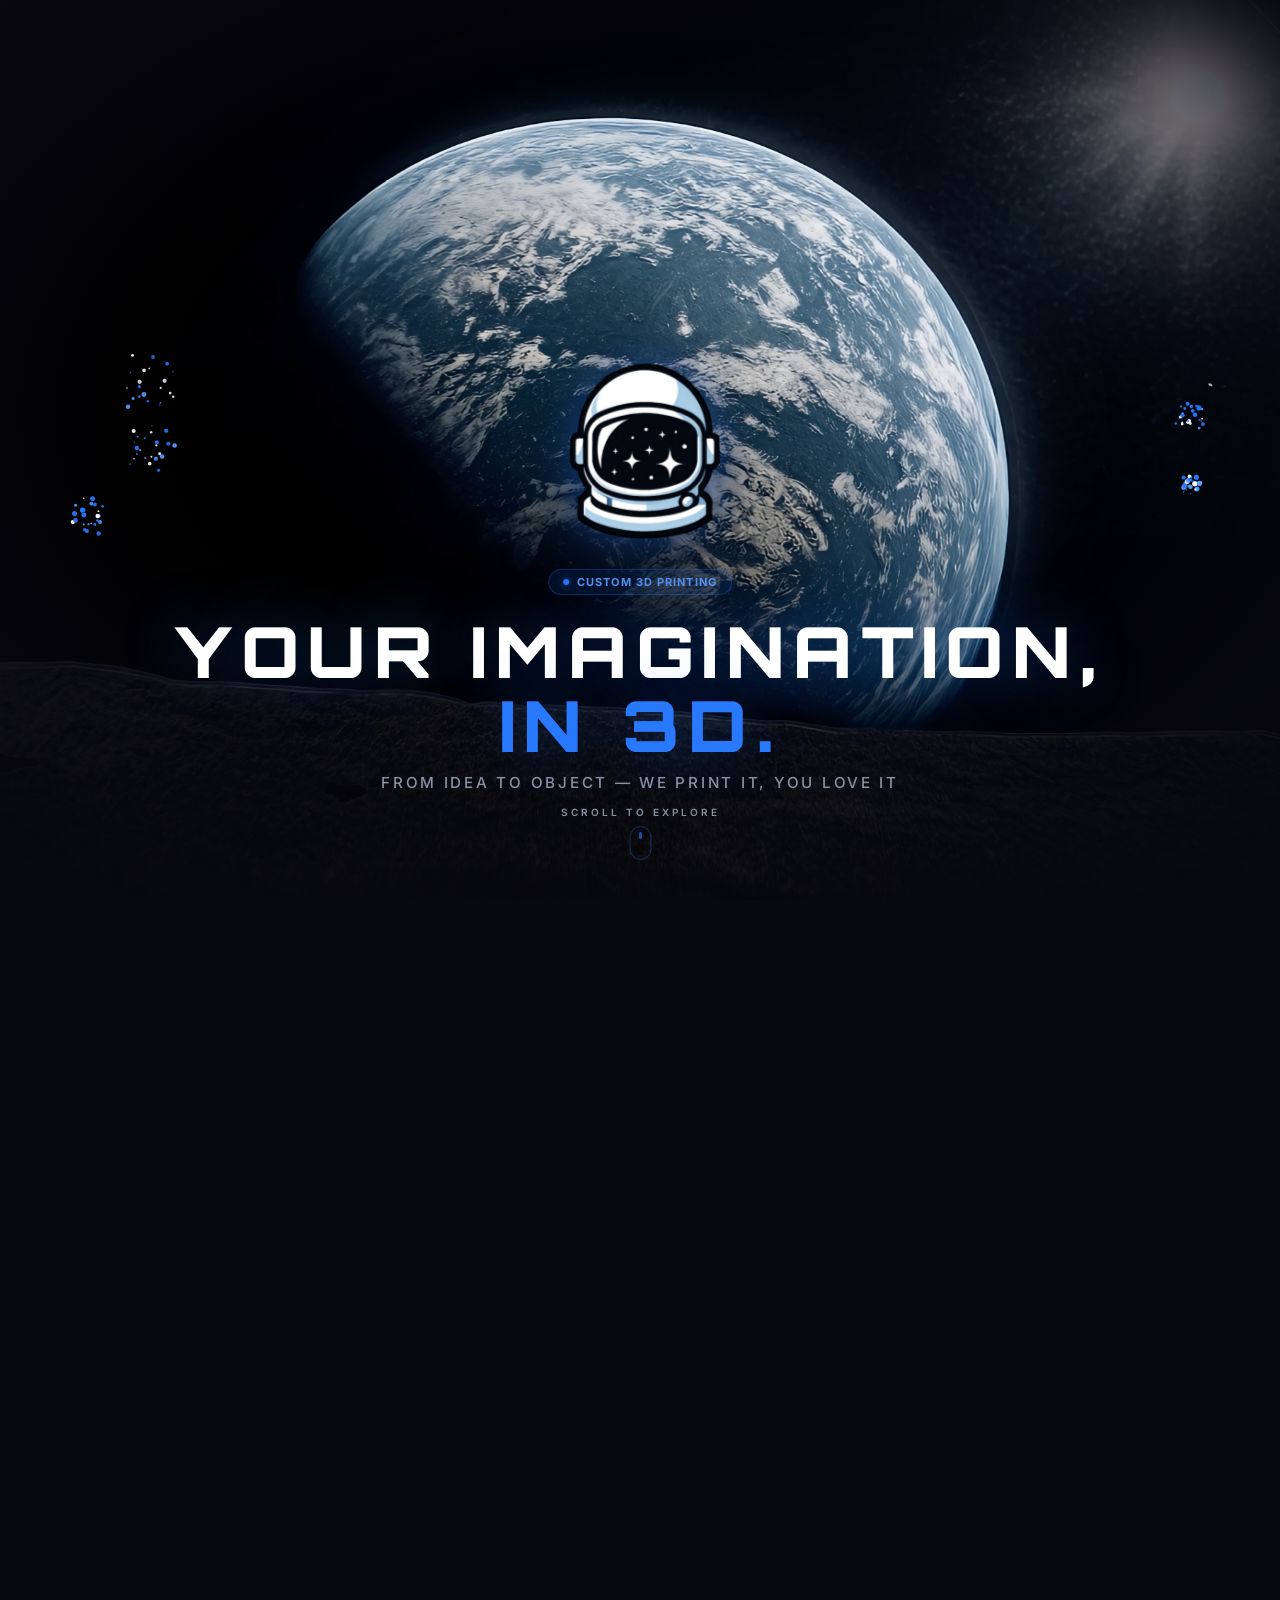
==== index.html @ b04174b7 "Initial commit: Spaceman3D website Co-Authored-By: RuFlo <ruv@ruv.net>" ====
<!DOCTYPE html>
<html lang="en">
<head>
  <meta charset="UTF-8">
  <meta name="viewport" content="width=device-width, initial-scale=1.0">
  <title>SPACEMAN3D — Out-of-This-World 3D Printing</title>
  <link rel="preconnect" href="https://fonts.googleapis.com">
  <link rel="preconnect" href="https://fonts.gstatic.com" crossorigin>
  <link href="https://fonts.googleapis.com/css2?family=Orbitron:wght@400;500;600;700;800;900&family=Inter:wght@300;400;500;600;700;800&family=Space+Mono:wght@400;700&display=swap" rel="stylesheet">
  <style>
    /* ── DESIGN SYSTEM TOKENS ── */
    :root {
      --color-bg-deep:      #08080F;
      --color-bg-surface:   #0F1020;
      --color-bg-raised:    #161830;
      --color-blue-500:     #2979FF;
      --color-blue-400:     #5B9BFF;
      --color-blue-300:     #90BAFF;
      --color-blue-600:     #1565C0;
      --color-blue-glow:    rgba(41,121,255,0.35);
      --color-helmet-light: #A8C8E0;
      --color-white:        #FFFFFF;
      --color-fg1:          #E8EDF5;
      --color-fg2:          #B0BBCC;
      --color-fg3:          #8892A4;
      --color-border:       #1E2040;
      --color-border-strong:#262850;
      --glow-sm:            0 0 12px rgba(41,121,255,0.25);
      --glow-md:            0 0 24px rgba(41,121,255,0.35);
      --glow-lg:            0 0 48px rgba(41,121,255,0.45);
      --glow-cta:           0 0 16px rgba(41,121,255,0.55), 0 4px 24px rgba(0,0,0,0.5);
      --font-display:       'Orbitron', sans-serif;
      --font-body:          'Inter', sans-serif;
      --font-mono:          'Space Mono', monospace;
      --radius-sm:          6px;
      --radius-md:          12px;
      --radius-full:        9999px;
      --transition-fast:    150ms ease-out;
      --transition-base:    200ms ease-out;
    }

    *, *::before, *::after { margin: 0; padding: 0; box-sizing: border-box; }
    html { scroll-behavior: auto; }
    body {
      height: 700vh;
      background: var(--color-bg-deep);
      overscroll-behavior: none;
      font-family: var(--font-body);
      -webkit-font-smoothing: antialiased;
    }

    /* ── FIXED SCENE ── */
    .scene {
      position: fixed;
      inset: 0;
      overflow: hidden;
      background: var(--color-bg-deep);
    }

    /* ── STAR CANVAS ── */
    #starsCanvas {
      position: absolute;
      inset: 0;
      pointer-events: none;
      z-index: 1;
    }

    /* ── EARTH PHOTO ── */
    .earth-layer {
      position: absolute;
      inset: 0;
      z-index: 3;
      overflow: hidden;
    }
    .earth-layer img {
      width: 100%;
      height: 100%;
      object-fit: cover;
      object-position: center 22%;
      display: block;
      transform-origin: center center;
      will-change: transform;
    }
    /* Vignette — primes the eye for visor reveal */
    .earth-layer::after {
      content: '';
      position: absolute;
      inset: 0;
      background: radial-gradient(
        ellipse 70% 66% at 50% 46%,
        transparent 52%,
        rgba(8,8,15,0.6) 78%,
        rgba(8,8,15,0.95) 100%
      );
      pointer-events: none;
    }

    /* ── ASTRONAUT LAYER ── */
    .astro-layer {
      position: absolute;
      inset: 0;
      z-index: 2;
      opacity: 0;
    }
    .astro-layer img {
      width: 100%;
      height: 100%;
      object-fit: cover;
      object-position: center top;
      display: block;
      transform-origin: 50% 20%;
      will-change: transform, filter;
    }

    /* ── MOON ATMOSPHERE ── */
    .moon-atmo {
      position: absolute;
      bottom: 0; left: 0; right: 0;
      height: 32%;
      z-index: 6;
      background: linear-gradient(to top, rgba(8,8,15,0.8) 0%, transparent 100%);
      pointer-events: none;
      opacity: 0;
    }

    /* ── HEADER ── */
    .header {
      position: absolute;
      top: 0; left: 0; right: 0;
      z-index: 20;
      height: 64px;
      display: flex;
      align-items: center;
      justify-content: space-between;
      padding: 0 32px;
      background: rgba(8,8,15,0.0);
      backdrop-filter: blur(0px);
      border-bottom: 1px solid rgba(30,32,64,0);
      opacity: 0;
      transition: background var(--transition-base), border-color var(--transition-base), backdrop-filter var(--transition-base);
    }
    .header.visible {
      background: rgba(8,8,15,0.85);
      backdrop-filter: blur(16px);
      border-bottom-color: var(--color-border);
    }

    .header-logo {
      display: flex;
      align-items: center;
      gap: 12px;
      cursor: pointer;
    }
    .header-logo img {
      width: 36px;
      height: 36px;
      filter: drop-shadow(0 0 10px rgba(41,121,255,0.5));
    }
    .header-wordmark {
      font-family: var(--font-display);
      font-size: 18px;
      font-weight: 800;
      color: var(--color-white);
      letter-spacing: 0.08em;
      text-transform: uppercase;
    }
    .header-wordmark span { color: var(--color-blue-500); }

    .header-nav {
      display: flex;
      align-items: center;
      gap: 4px;
    }
    .header-nav-link {
      font-family: var(--font-body);
      font-size: 12px;
      font-weight: 700;
      letter-spacing: 0.06em;
      text-transform: uppercase;
      color: var(--color-fg3);
      padding: 6px 14px;
      border-radius: var(--radius-sm);
      background: transparent;
      border: none;
      cursor: pointer;
      transition: color var(--transition-fast), background var(--transition-fast);
      text-decoration: none;
    }
    .header-nav-link:hover {
      color: var(--color-blue-400);
      background: rgba(41,121,255,0.08);
    }

    .header-cta {
      font-family: var(--font-display);
      font-size: 11px;
      font-weight: 700;
      letter-spacing: 0.1em;
      text-transform: uppercase;
      padding: 8px 20px;
      border-radius: var(--radius-full);
      background: rgba(41,121,255,0.15);
      border: 1.5px solid rgba(41,121,255,0.4);
      color: var(--color-blue-400);
      cursor: pointer;
      transition: all var(--transition-fast);
    }
    .header-cta:hover {
      background: rgba(41,121,255,0.25);
      border-color: var(--color-blue-500);
      box-shadow: var(--glow-sm);
      color: var(--color-white);
    }

    /* ── BRAND LOGO (over Earth) ── */
    .brand-logo {
      position: absolute;
      top: 50%;
      left: 50%;
      transform: translate(-50%, -50%);
      width: clamp(140px, 18vw, 260px);
      height: auto;
      z-index: 11;
      pointer-events: none;
      filter: drop-shadow(0 0 24px rgba(41,121,255,0.45)) drop-shadow(0 8px 32px rgba(0,0,0,0.6));
      animation: brandFloat 6s ease-in-out infinite;
      will-change: transform, opacity;
    }
    @keyframes brandFloat {
      0%, 100% { transform: translate(-50%, calc(-50% - 4px)); }
      50%      { transform: translate(-50%, calc(-50% + 4px)); }
    }

    /* ── HERO BADGE ── */
    .hero-badge {
      display: inline-flex;
      align-items: center;
      gap: 8px;
      background: rgba(41,121,255,0.1);
      border: 1px solid rgba(41,121,255,0.3);
      border-radius: var(--radius-full);
      padding: 5px 14px;
      margin-bottom: 20px;
    }
    .hero-badge-dot {
      width: 6px; height: 6px;
      border-radius: 50%;
      background: var(--color-blue-500);
      box-shadow: 0 0 8px rgba(41,121,255,0.8);
    }
    .hero-badge-text {
      font-family: var(--font-body);
      font-size: 11px;
      font-weight: 700;
      color: var(--color-blue-400);
      letter-spacing: 0.1em;
      text-transform: uppercase;
    }

    /* ── HERO TAGLINE ── */
    .hero-tagline {
      position: absolute;
      bottom: 12%;
      left: 50%;
      transform: translateX(-50%);
      text-align: center;
      z-index: 10;
      pointer-events: none;
      white-space: nowrap;
      display: flex;
      flex-direction: column;
      align-items: center;
    }
    .hero-h1 {
      font-family: var(--font-display);
      font-weight: 900;
      font-size: clamp(2.2rem, 5.5vw, 4.8rem);
      color: var(--color-white);
      letter-spacing: 0.12em;
      text-transform: uppercase;
      line-height: 1.05;
      text-shadow: 0 0 60px rgba(41,121,255,0.4);
    }
    .hero-h1 span { color: var(--color-blue-500); }
    .hero-sub {
      font-family: var(--font-body);
      font-size: clamp(0.75rem, 1.3vw, 0.95rem);
      font-weight: 500;
      color: var(--color-fg3);
      letter-spacing: 0.18em;
      text-transform: uppercase;
      margin-top: 10px;
    }

    /* ── SCROLL HINT ── */
    .scroll-hint {
      position: absolute;
      bottom: 2.5rem;
      left: 50%;
      transform: translateX(-50%);
      z-index: 10;
      display: flex;
      flex-direction: column;
      align-items: center;
      gap: 8px;
      pointer-events: none;
    }
    .scroll-hint-text {
      font-family: var(--font-body);
      font-size: 10px;
      font-weight: 600;
      letter-spacing: 0.3em;
      color: var(--color-fg3);
      text-transform: uppercase;
    }
    .scroll-mouse {
      width: 22px; height: 34px;
      border: 1.5px solid rgba(41,121,255,0.35);
      border-radius: 11px;
      position: relative;
    }
    .scroll-mouse::after {
      content: '';
      position: absolute;
      top: 5px; left: 50%;
      transform: translateX(-50%);
      width: 3px; height: 7px;
      background: rgba(41,121,255,0.6);
      border-radius: 2px;
      animation: scrollDot 1.6s ease-in-out infinite;
    }
    @keyframes scrollDot {
      0%   { top: 5px; opacity: 1; }
      75%  { top: 17px; opacity: 0; }
      100% { top: 5px; opacity: 0; }
    }

    /* ── SIDE NAVIGATION (final state) ── */
    .nav-wrapper {
      position: absolute;
      inset: 0;
      z-index: 15;
      display: flex;
      align-items: center;
      pointer-events: none;
    }
    .nav-side {
      display: flex;
      flex-direction: column;
      gap: 16px;
    }
    .nav-side.left  { margin-left: 40px; }
    .nav-side.right { margin-left: auto; margin-right: 40px; align-items: flex-end; }

    .nav-item {
      display: flex;
      align-items: center;
      gap: 10px;
      text-decoration: none;
      opacity: 0;
      pointer-events: none;
      cursor: pointer;
      padding: 10px 18px;
      width: 220px;
      border-radius: var(--radius-md);
      background: rgba(15,16,32,0.75);
      border: 1px solid var(--color-border);
      backdrop-filter: blur(12px);
      transition: border-color var(--transition-fast), background var(--transition-fast), box-shadow var(--transition-fast);
    }
    .nav-side.right .nav-item { flex-direction: row-reverse; }

    .nav-item:hover {
      border-color: rgba(41,121,255,0.5);
      background: rgba(41,121,255,0.08);
      box-shadow: var(--glow-sm);
    }

    .nav-icon {
      width: 28px; height: 28px;
      border-radius: var(--radius-sm);
      background: rgba(41,121,255,0.12);
      border: 1px solid rgba(41,121,255,0.25);
      display: flex;
      align-items: center;
      justify-content: center;
      flex-shrink: 0;
      transition: background var(--transition-fast), border-color var(--transition-fast);
    }
    .nav-item:hover .nav-icon {
      background: rgba(41,121,255,0.22);
      border-color: rgba(41,121,255,0.5);
    }
    .nav-icon svg {
      width: 14px; height: 14px;
      stroke: var(--color-blue-400);
      fill: none;
      stroke-width: 2;
      stroke-linecap: round;
      stroke-linejoin: round;
    }

    .nav-text { display: flex; flex-direction: column; gap: 2px; }
    .nav-label {
      font-family: var(--font-display);
      font-size: 12px;
      font-weight: 700;
      letter-spacing: 0.12em;
      text-transform: uppercase;
      color: var(--color-fg1);
      transition: color var(--transition-fast);
    }
    .nav-item:hover .nav-label { color: var(--color-blue-400); }
    .nav-sublabel {
      font-family: var(--font-body);
      font-size: 10px;
      font-weight: 500;
      letter-spacing: 0.06em;
      color: var(--color-fg3);
      text-transform: uppercase;
    }

    /* ── EXPLORE CTA (center, final) ── */
    .explore-cta {
      position: absolute;
      bottom: 8%;
      left: 50%;
      transform: translateX(-50%);
      z-index: 16;
      text-align: center;
      pointer-events: none;
      opacity: 0;
      white-space: nowrap;
    }
    .explore-cta p {
      font-family: var(--font-body);
      font-size: 11px;
      font-weight: 600;
      letter-spacing: 0.25em;
      color: var(--color-fg3);
      text-transform: uppercase;
    }
    .explore-divider {
      width: 48px; height: 1px;
      background: linear-gradient(to right, transparent, rgba(41,121,255,0.45), transparent);
      margin: 8px auto;
    }

    /* ── SOCIAL BUTTONS ── */
    .social-bar {
      position: absolute;
      bottom: 2.2rem;
      right: 2.5rem;
      z-index: 16;
      display: flex;
      flex-direction: column;
      gap: 10px;
      opacity: 0;
      pointer-events: none;
    }
    .social-btn {
      width: 42px;
      height: 42px;
      border-radius: var(--radius-md);
      background: rgba(15,16,32,0.8);
      border: 1px solid var(--color-border);
      backdrop-filter: blur(12px);
      display: flex;
      align-items: center;
      justify-content: center;
      cursor: pointer;
      text-decoration: none;
      transition: border-color var(--transition-fast), background var(--transition-fast), box-shadow var(--transition-fast), transform var(--transition-fast);
    }
    .social-btn:hover {
      border-color: rgba(41,121,255,0.5);
      background: rgba(41,121,255,0.1);
      box-shadow: var(--glow-sm);
      transform: translateY(-2px);
    }
    .social-btn svg {
      width: 18px;
      height: 18px;
      fill: var(--color-fg3);
      transition: fill var(--transition-fast);
    }
    .social-btn:hover svg { fill: var(--color-blue-400); }

    /* ── PARTICLE CANVAS ── */
    #particleCanvas {
      position: absolute;
      inset: 0;
      z-index: 14;
      pointer-events: none;
    }

    /* ── MOBILE OPTIMIZATIONS ── */
    @media (max-width: 900px) {
      .header { padding: 0 16px; }
      .header-nav { display: none; }
      .header-wordmark { font-size: 16px; }
      .header-logo img { width: 32px; height: 32px; }
      .nav-side.left { margin-left: 16px; }
      .nav-side.right { margin-left: auto; margin-right: 16px; }
      .nav-item { width: 180px; padding: 8px 14px; }
      .nav-icon { width: 24px; height: 24px; }
      .nav-label { font-size: 11px; }
      .nav-sublabel { font-size: 9px; }
      .social-bar { right: 1.2rem; bottom: 1.5rem; gap: 8px; }
      .social-btn { width: 38px; height: 38px; }
      .social-btn svg { width: 16px; height: 16px; }
    }

    @media (max-width: 600px) {
      .header-wordmark { font-size: 14px; letter-spacing: 0.06em; }
      .header-logo { gap: 8px; }
      .hero-tagline { bottom: 22%; padding: 0 1.5rem; white-space: normal; }
      .hero-h1 { font-size: clamp(1.6rem, 8vw, 2.6rem) !important; letter-spacing: 0.08em; }
      .hero-sub { font-size: 0.7rem !important; letter-spacing: 0.2em; }

      /* Side nav becomes single column at bottom on phones */
      .nav-wrapper { align-items: flex-end; padding-bottom: 5rem; }
      .nav-side { gap: 8px; flex-direction: row; flex-wrap: wrap; justify-content: center; }
      .nav-side.left, .nav-side.right { margin: 0 auto; width: 100%; padding: 0 12px; align-items: center; }
      .nav-side.right .nav-item { flex-direction: row; }
      .nav-item { width: calc(50% - 4px); padding: 8px 10px; min-width: 0; }
      .nav-icon { width: 22px; height: 22px; }
      .nav-label { font-size: 10px; letter-spacing: 0.06em; }
      .nav-sublabel { font-size: 8px; }
      .nav-text { min-width: 0; overflow: hidden; }
      .nav-text > * { white-space: nowrap; overflow: hidden; text-overflow: ellipsis; }

      /* Move social bar to top-right on phones so it doesn't overlap nav */
      .social-bar { flex-direction: row; bottom: auto; right: 1rem; top: 0.8rem; z-index: 21; }
      .social-btn { width: 34px; height: 34px; }

      /* Hide scroll hint when nav appears to avoid clutter */
      .scroll-hint { bottom: 1.2rem; }
      .scroll-hint span { font-size: 8px; letter-spacing: 0.25em; }

      .brand-logo { width: clamp(110px, 38vw, 200px); }
      .explore-cta { display: none; }
    }

    /* Landscape on phones — keep things compact */
    @media (max-height: 500px) and (max-width: 900px) {
      .hero-tagline { bottom: 8%; }
      .nav-wrapper { padding-bottom: 1rem; }
    }
  </style>
</head>
<body>

<div class="scene" id="scene">

  <!-- Stars -->
  <canvas id="starsCanvas"></canvas>

  <!-- Astronaut on Moon (below Earth) -->
  <div class="astro-layer" id="astroLayer">
    <img id="astroImg" src="uploads/spaceman end of scroll.png" alt="Astronaut on the Moon">
  </div>

  <!-- Real Earth photo (top layer — fades out cinematically) -->
  <div class="earth-layer" id="earthLayer">
    <img id="earthImg" src="uploads/spaceman start of scroll.png" alt="Earth from the Moon">
  </div>

  <!-- Moon atmospheric glow -->
  <div class="moon-atmo" id="moonAtmo"></div>

  <!-- Particle canvas -->
  <canvas id="particleCanvas"></canvas>

  <!-- Header (appears at end of scroll) -->
  <header class="header" id="siteHeader">
    <div class="header-logo">
      <img src="assets/spaceman-helmet.png" alt="SPACEMAN3D">
      <span class="header-wordmark">SPACEMAN<span>3D</span></span>
    </div>
    <nav class="header-nav">
      <a class="header-nav-link" href="https://makerworld.com/en/@spaceman3d" target="_blank" rel="noopener">Shop</a>
      <a class="header-nav-link" href="model-creator.html">Model Creator</a>
      <a class="header-nav-link" href="custom.html">Custom</a>
      <a class="header-nav-link" href="about.html">About</a>
      <a class="header-nav-link" href="flight-school.html">Flight School</a>
    </nav>

  </header>

  <!-- Brand logo over Earth -->
  <img class="brand-logo" id="brandLogo" src="assets/spaceman-logo.png" alt="Spaceman3D" />

  <!-- Hero tagline (phase 1) -->
  <div class="hero-tagline" id="heroTagline">
    <div class="hero-badge">
      <div class="hero-badge-dot"></div>
      <span class="hero-badge-text">Custom 3D Printing</span>
    </div>
    <div class="hero-h1">YOUR IMAGINATION,<br><span>IN 3D.</span></div>
    <div class="hero-sub">From idea to object — we print it, you love it</div>
  </div>

  <!-- Side navigation (appears at end) -->
  <nav class="nav-wrapper" id="navWrapper">
    <div class="nav-side left">

      <a class="nav-item" id="nav-shop" href="https://makerworld.com/en/@spaceman3d" target="_blank" rel="noopener">
        <div class="nav-icon">
          <!-- shopping bag icon -->
          <svg viewBox="0 0 24 24"><path d="M6 2L3 6v14a2 2 0 002 2h14a2 2 0 002-2V6l-3-4z"/><line x1="3" y1="6" x2="21" y2="6"/><path d="M16 10a4 4 0 01-8 0"/></svg>
        </div>
        <div class="nav-text">
          <span class="nav-label">Shop</span>
          <span class="nav-sublabel">Browse models</span>
        </div>
      </a>

      <a class="nav-item" id="nav-creator" href="model-creator.html">
        <div class="nav-icon">
          <!-- cube/3d icon -->
          <svg viewBox="0 0 24 24"><path d="M21 16V8a2 2 0 00-1-1.73l-7-4a2 2 0 00-2 0l-7 4A2 2 0 003 8v8a2 2 0 001 1.73l7 4a2 2 0 002 0l7-4A2 2 0 0021 16z"/><polyline points="3.27 6.96 12 12.01 20.73 6.96"/><line x1="12" y1="22.08" x2="12" y2="12"/></svg>
        </div>
        <div class="nav-text">
          <span class="nav-label">Model Creator</span>
          <span class="nav-sublabel">Design your print</span>
        </div>
      </a>

      <a class="nav-item" id="nav-flight" href="flight-school.html">
        <div class="nav-icon">
          <!-- graduation cap icon -->
          <svg viewBox="0 0 24 24"><path d="M22 10v6M2 10l10-5 10 5-10 5z"/><path d="M6 12v5c3 3 9 3 12 0v-5"/></svg>
        </div>
        <div class="nav-text">
          <span class="nav-label">Flight School</span>
          <span class="nav-sublabel">Learn 3D printing</span>
        </div>
      </a>

    </div>
    <div class="nav-side right">

      <a class="nav-item" id="nav-custom" href="custom.html">
        <div class="nav-icon">
          <!-- pen tool / custom icon -->
          <svg viewBox="0 0 24 24"><path d="M12 20h9"/><path d="M16.5 3.5a2.121 2.121 0 013 3L7 19l-4 1 1-4L16.5 3.5z"/></svg>
        </div>
        <div class="nav-text">
          <span class="nav-label">Custom</span>
          <span class="nav-sublabel">Your vision, printed</span>
        </div>
      </a>

      <a class="nav-item" id="nav-about" href="about.html">
        <div class="nav-icon">
          <!-- rocket icon -->
          <svg viewBox="0 0 24 24"><path d="M4.5 16.5c-1.5 1.26-2 5-2 5s3.74-.5 5-2c.71-.84.7-2.13-.09-2.91a2.18 2.18 0 00-2.91-.09z"/><path d="M12 15l-3-3a22 22 0 012-3.95A12.88 12.88 0 0122 2c0 2.72-.78 7.5-6 11a22.35 22.35 0 01-4 2z"/><path d="M9 12H4s.55-3.03 2-4c1.62-1.08 5 0 5 0"/><path d="M12 15v5s3.03-.55 4-2c1.08-1.62 0-5 0-5"/></svg>
        </div>
        <div class="nav-text">
          <span class="nav-label">About</span>
          <span class="nav-sublabel">Our story</span>
        </div>
      </a>

    </div>
  </nav>

  <!-- Explore CTA -->
  <div class="explore-cta" id="exploreCta">
    <div class="explore-divider"></div>
    <p>Select a destination</p>
    <div class="explore-divider"></div>
  </div>

  <!-- Social buttons -->
  <div class="social-bar" id="socialBar">
    <a class="social-btn" href="https://www.tiktok.com/@spaceman_3d" target="_blank" rel="noopener" title="TikTok" id="social-tiktok">
      <!-- TikTok logo -->
      <svg viewBox="0 0 24 24" xmlns="http://www.w3.org/2000/svg">
        <path d="M19.59 6.69a4.83 4.83 0 01-3.77-4.25V2h-3.45v13.67a2.89 2.89 0 01-2.88 2.5 2.89 2.89 0 01-2.89-2.89 2.89 2.89 0 012.89-2.89c.28 0 .54.04.79.1V9.01a6.33 6.33 0 00-.79-.05 6.34 6.34 0 00-6.34 6.34 6.34 6.34 0 006.34 6.34 6.34 6.34 0 006.33-6.34V8.69a8.18 8.18 0 004.78 1.52V6.75a4.85 4.85 0 01-1.01-.06z"/>
      </svg>
    </a>
    <a class="social-btn" href="https://www.instagram.com/spaceman.3d/" target="_blank" rel="noopener" title="Instagram" id="social-instagram">
      <!-- Instagram logo -->
      <svg viewBox="0 0 24 24" xmlns="http://www.w3.org/2000/svg">
        <path d="M12 2.163c3.204 0 3.584.012 4.85.07 3.252.148 4.771 1.691 4.919 4.919.058 1.265.069 1.645.069 4.849 0 3.205-.012 3.584-.069 4.849-.149 3.225-1.664 4.771-4.919 4.919-1.266.058-1.644.07-4.85.07-3.204 0-3.584-.012-4.849-.07-3.26-.149-4.771-1.699-4.919-4.92-.058-1.265-.07-1.644-.07-4.849 0-3.204.013-3.583.07-4.849.149-3.227 1.664-4.771 4.919-4.919 1.266-.057 1.645-.069 4.849-.069zm0-2.163c-3.259 0-3.667.014-4.947.072-4.358.2-6.78 2.618-6.98 6.98-.059 1.281-.073 1.689-.073 4.948 0 3.259.014 3.668.072 4.948.2 4.358 2.618 6.78 6.98 6.98 1.281.058 1.689.072 4.948.072 3.259 0 3.668-.014 4.948-.072 4.354-.2 6.782-2.618 6.979-6.98.059-1.28.073-1.689.073-4.948 0-3.259-.014-3.667-.072-4.947-.196-4.354-2.617-6.78-6.979-6.98-1.281-.059-1.69-.073-4.949-.073zm0 5.838a6.162 6.162 0 100 12.324 6.162 6.162 0 000-12.324zM12 16a4 4 0 110-8 4 4 0 010 8zm6.406-11.845a1.44 1.44 0 100 2.881 1.44 1.44 0 000-2.881z"/>
      </svg>
    </a>
  </div>

  <!-- Scroll hint -->
  <div class="scroll-hint" id="scrollHint">
    <span class="scroll-hint-text">Scroll to explore</span>
    <div class="scroll-mouse"></div>
  </div>

</div>

<script>
  // ── HELPERS ──────────────────────────────────────────────
  function clamp(x, a, b) { return Math.max(a, Math.min(b, x)); }
  function c01(x, from, to) { return clamp((x - from) / (to - from), 0, 1); }
  function lerp(a, b, t)    { return a + (b - a) * t; }
  function easeOut3(t) { return 1 - Math.pow(1 - t, 3); }
  function easeOut2(t) { return 1 - Math.pow(1 - t, 2); }
  function easeInOut(t) { return t < 0.5 ? 2*t*t : -1+(4-2*t)*t; }

  // ── STARS ─────────────────────────────────────────────────
  // Design system: deep space bg, blue-tinted stars, twinkle
  const starsCanvas = document.getElementById('starsCanvas');
  const sCtx = starsCanvas.getContext('2d');
  let stars = [], starsOpacity = 0;

  function resizeStars() {
    starsCanvas.width = window.innerWidth;
    starsCanvas.height = window.innerHeight;
    stars = [];
    const count = Math.min(450, Math.floor(window.innerWidth * window.innerHeight / 2400));
    for (let i = 0; i < count; i++) {
      const roll = Math.random();
      // type: 0=normal, 1=flasher (dramatic pulse), 2=shimmer (fast flutter)
      const type = roll > 0.92 ? 1 : roll > 0.78 ? 2 : 0;
      stars.push({
        x: Math.random() * starsCanvas.width,
        y: Math.random() * starsCanvas.height,
        r: type === 1 ? Math.random() * 1.2 + 0.8 : Math.random() * 1.0 + 0.15,
        baseAlpha: type === 1 ? 0.9 : Math.random() * 0.65 + 0.2,
        phase: Math.random() * Math.PI * 2,
        phase2: Math.random() * Math.PI * 2,  // second harmonic for irregularity
        speed: type === 2 ? Math.random() * 3 + 2 : Math.random() * 0.6 + 0.25,
        speed2: Math.random() * 1.5 + 0.5,
        type,
        color: roll > 0.85 ? '#90BAFF' : roll > 0.7 ? '#A8C8E0' : '#FFFFFF',
        // flashers get a blue glow colour
        glowColor: 'rgba(41,121,255,0.6)',
      });
    }
  }

  function drawStars(time) {
    sCtx.clearRect(0, 0, starsCanvas.width, starsCanvas.height);
    if (starsOpacity <= 0.01) return;
    const t = time * 0.001;
    stars.forEach(s => {
      let twinkle, r;

      if (s.type === 1) {
        // Flasher: sharp bright spike using power curve — most of the time dim, occasional flash
        const raw = Math.sin(t * s.speed + s.phase);
        twinkle = Math.pow(Math.max(0, raw), 4);
        r = s.r * (0.6 + 0.7 * twinkle);
      } else if (s.type === 2) {
        // Shimmer: two overlapping fast frequencies create irregular flutter
        const a = 0.5 + 0.5 * Math.sin(t * s.speed + s.phase);
        const b = 0.5 + 0.5 * Math.sin(t * s.speed2 * 1.7 + s.phase2);
        twinkle = a * b;
        r = s.r;
      } else {
        // Normal: gentle two-harmonic sine
        const a = 0.5 + 0.5 * Math.sin(t * s.speed + s.phase);
        const b = 0.5 + 0.5 * Math.sin(t * s.speed2 + s.phase2);
        twinkle = 0.3 + 0.7 * (a * 0.6 + b * 0.4);
        r = s.r;
      }

      const alpha = s.baseAlpha * twinkle * starsOpacity;
      if (alpha < 0.01) return;

      // Bright flashers get a soft glow halo
      if (s.type === 1 && twinkle > 0.5) {
        const glow = sCtx.createRadialGradient(s.x, s.y, 0, s.x, s.y, r * 5);
        glow.addColorStop(0, `rgba(41,121,255,${0.35 * twinkle * starsOpacity})`);
        glow.addColorStop(1, 'rgba(41,121,255,0)');
        sCtx.fillStyle = glow;
        sCtx.beginPath();
        sCtx.arc(s.x, s.y, r * 5, 0, Math.PI * 2);
        sCtx.fill();

        // Cross flare on bright peak
        if (twinkle > 0.75) {
          const len = r * 6 * twinkle;
          sCtx.globalAlpha = alpha * 0.5;
          sCtx.strokeStyle = s.color;
          sCtx.lineWidth = 0.5;
          sCtx.beginPath();
          sCtx.moveTo(s.x - len, s.y); sCtx.lineTo(s.x + len, s.y);
          sCtx.moveTo(s.x, s.y - len); sCtx.lineTo(s.x, s.y + len);
          sCtx.stroke();
        }
      }

      sCtx.globalAlpha = alpha;
      sCtx.fillStyle = s.color;
      sCtx.beginPath();
      sCtx.arc(s.x, s.y, r, 0, Math.PI * 2);
      sCtx.fill();
    });
    sCtx.globalAlpha = 1;
  }

  window.addEventListener('resize', resizeStars);
  resizeStars();

  // ── PARTICLES ─────────────────────────────────────────────
  const pCanvas = document.getElementById('particleCanvas');
  const pCtx = pCanvas.getContext('2d');
  let particles = [];

  function resizeParticles() {
    pCanvas.width = window.innerWidth;
    pCanvas.height = window.innerHeight;
  }
  window.addEventListener('resize', resizeParticles);
  resizeParticles();

  // Design system: blue-500 and white burst
  function spawnBurst(x, y, count) {
    for (let i = 0; i < count; i++) {
      const angle = (Math.PI * 2 * i / count) + Math.random() * 0.5;
      const speed = Math.random() * 4 + 1.5;
      const roll = Math.random();
      particles.push({
        x, y,
        vx: Math.cos(angle) * speed,
        vy: Math.sin(angle) * speed,
        life: 1,
        decay: Math.random() * 0.022 + 0.012,
        r: Math.random() * 2.2 + 0.6,
        color: roll > 0.6 ? '#2979FF' : roll > 0.3 ? '#5B9BFF' : '#FFFFFF'
      });
    }
  }

  function updateParticles() {
    pCtx.clearRect(0, 0, pCanvas.width, pCanvas.height);
    particles = particles.filter(p => p.life > 0);
    particles.forEach(p => {
      p.x += p.vx; p.y += p.vy;
      p.vx *= 0.96; p.vy *= 0.96;
      p.life -= p.decay;
      if (p.life <= 0) return;
      pCtx.globalAlpha = Math.max(0, p.life);
      pCtx.fillStyle = p.color;
      pCtx.beginPath();
      pCtx.arc(p.x, p.y, p.r * p.life, 0, Math.PI * 2);
      pCtx.fill();
    });
    pCtx.globalAlpha = 1;
  }

  // ── ELEMENTS ─────────────────────────────────────────────
  const earthLayer  = document.getElementById('earthLayer');
  const earthImg    = document.getElementById('earthImg');
  const astroLayer  = document.getElementById('astroLayer');
  const astroImg    = document.getElementById('astroImg');
  const moonAtmo    = document.getElementById('moonAtmo');
  const siteHeader  = document.getElementById('siteHeader');
  const heroTagline = document.getElementById('heroTagline');
  const scrollHint  = document.getElementById('scrollHint');
  const brandLogo   = document.getElementById('brandLogo');
  const exploreCta  = document.getElementById('exploreCta');
  const navLeftItems  = [...document.querySelectorAll('.nav-side.left .nav-item')];
  const navRightItems = [...document.querySelectorAll('.nav-side.right .nav-item')];
  const allNavItems   = [...document.querySelectorAll('.nav-item')];

  let navBurstFired = false;

  // ── UPDATE ────────────────────────────────────────────────
  function update(p, time) {

    // Stars: appear with the brand deep-space vibe
    starsOpacity = easeOut2(c01(p, 0.10, 0.52));

    // Earth: breathe zoom, then fast cinematic fade
    earthImg.style.transform = `scale(${1.0 + 0.07 * easeInOut(c01(p, 0, 0.18))})`;
    earthLayer.style.opacity = 1 - easeOut3(c01(p, 0.10, 0.30));

    // Astronaut: fade in after Earth clears, zoom out 4x→1x from visor
    const astroFade  = easeOut2(c01(p, 0.16, 0.46));
    const zoomT      = easeInOut(c01(p, 0.10, 0.88));
    const astroScale = lerp(4.0, 1.0, zoomT);
    const astroTY    = lerp(30, 0, zoomT);

    // Rack-focus blur: peaks at transition midpoint, clears as astronaut sharpens
    const blurIn  = c01(p, 0.12, 0.22);
    const blurOut = c01(p, 0.22, 0.44);
    const blurPx  = lerp(0, 8, easeOut2(blurIn)) * (1 - easeOut2(blurOut));

    astroLayer.style.opacity = astroFade;
    astroImg.style.transform = `translateY(${astroTY}vh) scale(${astroScale})`;
    astroImg.style.filter    = blurPx > 0.15 ? `blur(${blurPx.toFixed(1)}px)` : 'none';

    // Moon atmosphere
    moonAtmo.style.opacity = easeOut2(c01(p, 0.72, 0.90));

    // Hero tagline
    const tagOp = 1 - easeOut3(c01(p, 0.04, 0.18));
    const tagTY = lerp(0, -18, c01(p, 0.04, 0.18));
    heroTagline.style.opacity = tagOp;
    heroTagline.style.transform = `translateX(-50%) translateY(${tagTY}px)`;

    // Scroll hint
    scrollHint.style.opacity = 1 - easeOut3(c01(p, 0.03, 0.12));

    // Brand logo: visible at rest, fades out quickly as scroll begins
    const logoFade = 1 - easeOut3(c01(p, 0.0, 0.10));
    brandLogo.style.opacity = logoFade;

    // Header: fade in + frosted glass effect
    const headerP = easeOut2(c01(p, 0.62, 0.80));
    siteHeader.style.opacity = headerP;
    if (headerP > 0.5) {
      siteHeader.classList.add('visible');
    } else {
      siteHeader.classList.remove('visible');
    }

    // Nav items fly in from sides with DS-style cards
    navLeftItems.forEach((item, i) => {
      const itemP = easeOut3(c01(p, 0.82 + i * 0.06, 1.0));
      item.style.opacity = itemP;
      item.style.transform = `translateX(${lerp(-60, 0, itemP)}px)`;
      item.style.pointerEvents = itemP > 0.7 ? 'all' : 'none';
    });
    navRightItems.forEach((item, i) => {
      const itemP = easeOut3(c01(p, 0.82 + i * 0.06, 1.0));
      item.style.opacity = itemP;
      item.style.transform = `translateX(${lerp(60, 0, itemP)}px)`;
      item.style.pointerEvents = itemP > 0.7 ? 'all' : 'none';
    });

    // Blue burst on nav entrance
    if (p > 0.84 && !navBurstFired) {
      navBurstFired = true;
      allNavItems.forEach((item, i) => {
        setTimeout(() => {
          const rect = item.getBoundingClientRect();
          spawnBurst(rect.left + rect.width / 2, rect.top + rect.height / 2, 24);
        }, i * 130);
      });
    }

    // Social buttons
    const socialP = easeOut3(c01(p, 0.88, 1.0));
    document.getElementById('socialBar').style.opacity = socialP;
    document.getElementById('socialBar').style.pointerEvents = socialP > 0.7 ? 'all' : 'none';
    document.getElementById('socialBar').style.transform = `translateY(${lerp(20, 0, socialP)}px)`;

    // Explore CTA
    exploreCta.style.opacity = easeOut2(c01(p, 0.92, 1.0));
  }

  // ── RESTORE SCROLL POSITION ──────────────────────────────
  // If user is returning from another page, jump straight to where they left off
  // so the nav menu stays revealed without re-scrolling.
  if ('scrollRestoration' in history) history.scrollRestoration = 'manual';
  const savedScroll = sessionStorage.getItem('sm3d_scroll');
  if (savedScroll !== null) {
    window.scrollTo(0, parseFloat(savedScroll));
  }
  window.addEventListener('scroll', () => {
    sessionStorage.setItem('sm3d_scroll', window.scrollY);
  }, { passive: true });

  // ── LOOP ─────────────────────────────────────────────────
  function animate(time) {
    const maxScroll = document.documentElement.scrollHeight - window.innerHeight;
    const p = maxScroll > 0 ? clamp(window.scrollY / maxScroll, 0, 1) : 0;
    update(p, time);
    drawStars(time);
    updateParticles();
    requestAnimationFrame(animate);
  }
  requestAnimationFrame(animate);

  // ── HOVER SPARKLES ────────────────────────────────────────
  allNavItems.forEach(item => {
    item.addEventListener('mouseenter', () => {
      const rect = item.getBoundingClientRect();
      spawnBurst(rect.left + rect.width / 2, rect.top + rect.height / 2, 10);
    });
    item.addEventListener('click', e => {
      // Allow navigation if href is a real link, prevent for "#"
      if (item.getAttribute('href') === '#') e.preventDefault();
    });
  });

  document.querySelectorAll('.header-nav-link, .header-cta, .social-btn').forEach(el => {
    el.addEventListener('click', e => {
      if (el.getAttribute('href') === '#' || !el.getAttribute('href')) e.preventDefault();
    });
  });
</script>
</body>
</html>
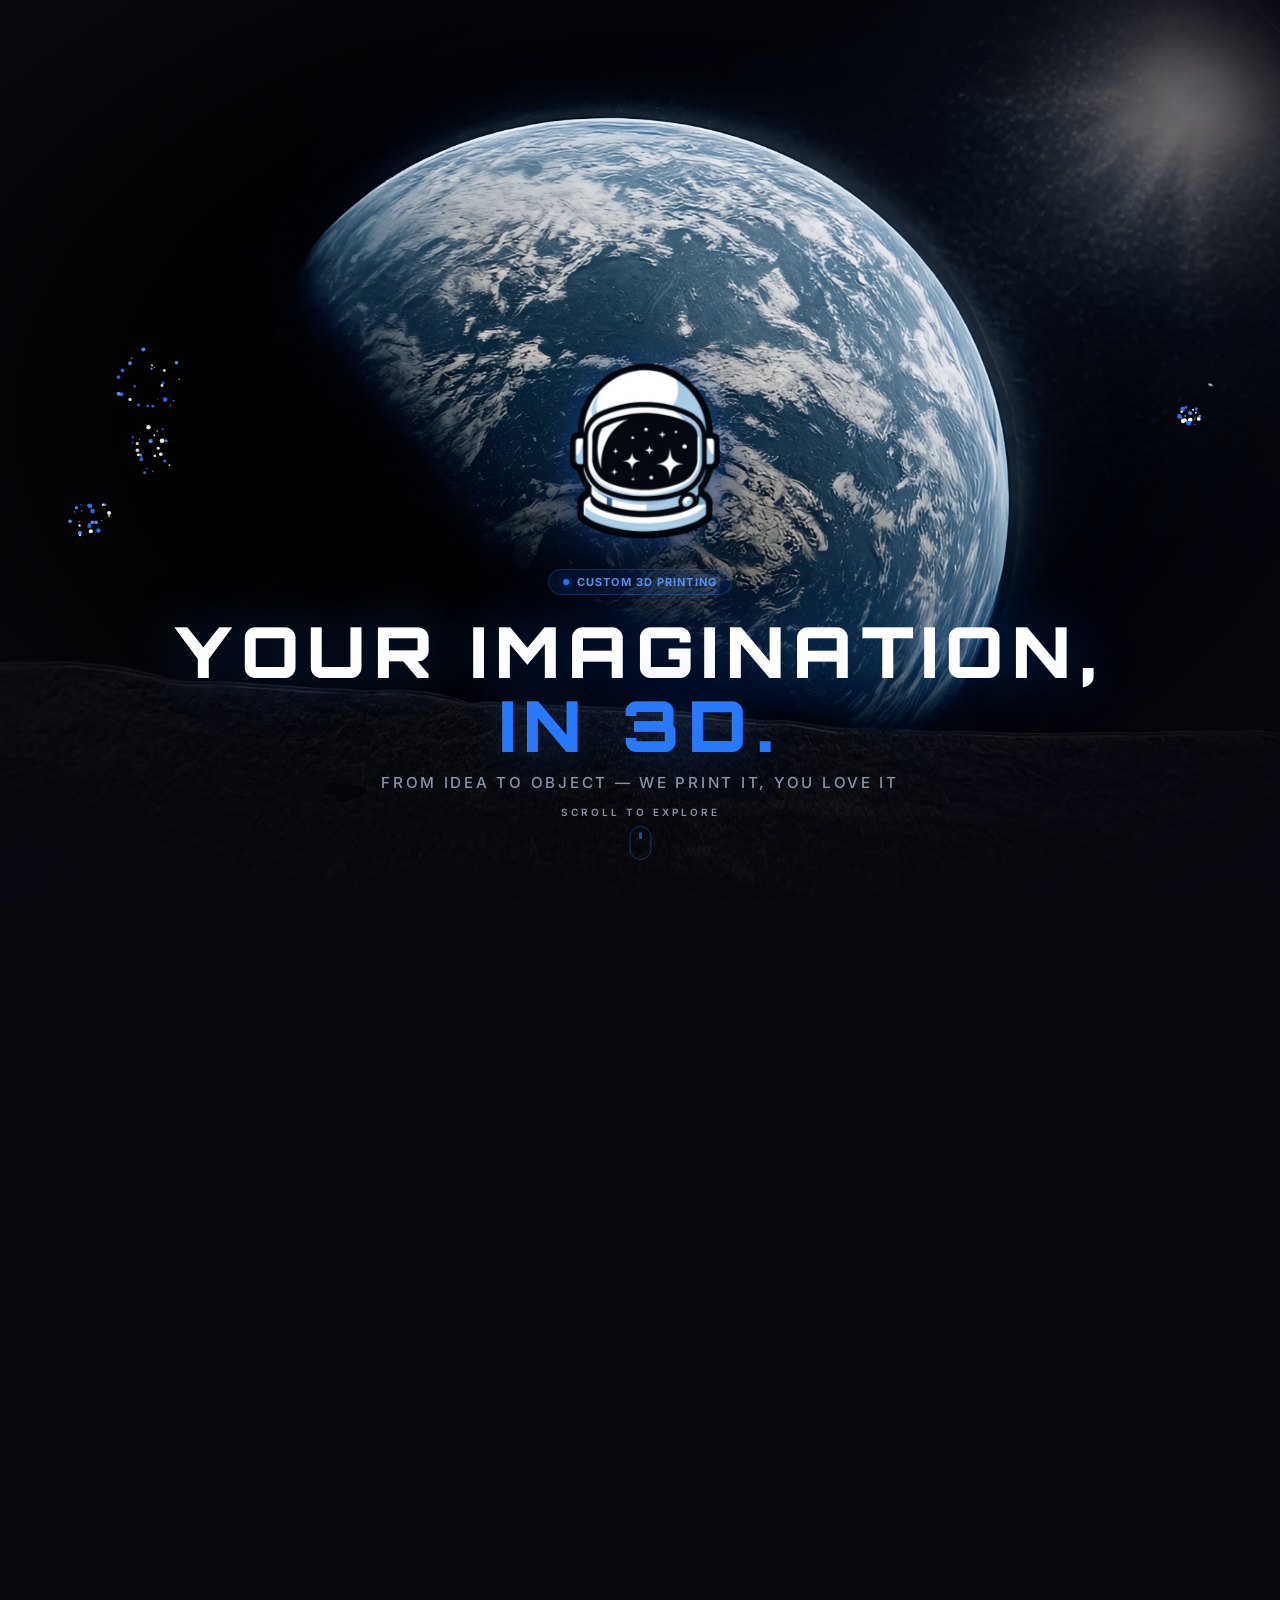
==== commit bbe2ec51: "Fix mobile nav button layout on homepage (Task #1) Problem: On mobile (≤600px), the 5 nav buttons at" ====
--- a/index.html
+++ b/index.html
@@ -518,12 +518,13 @@
       .hero-h1 { font-size: clamp(1.6rem, 8vw, 2.6rem) !important; letter-spacing: 0.08em; }
       .hero-sub { font-size: 0.7rem !important; letter-spacing: 0.2em; }
 
-      /* Side nav becomes single column at bottom on phones */
-      .nav-wrapper { align-items: flex-end; padding-bottom: 5rem; }
-      .nav-side { gap: 8px; flex-direction: row; flex-wrap: wrap; justify-content: center; }
-      .nav-side.left, .nav-side.right { margin: 0 auto; width: 100%; padding: 0 12px; align-items: center; }
+      /* Side nav — unified 2-col grid at bottom on phones */
+      .nav-wrapper { display: grid; grid-template-columns: 1fr 1fr; align-content: end; align-items: center; gap: 8px; padding: 0 12px 5rem; }
+      .nav-side { display: contents; }
+      .nav-side.left, .nav-side.right { display: contents; }
       .nav-side.right .nav-item { flex-direction: row; }
-      .nav-item { width: calc(50% - 4px); padding: 8px 10px; min-width: 0; }
+      .nav-item { width: 100%; padding: 8px 10px; min-width: 0; }
+      .nav-item:last-child { grid-column: 1 / -1; width: calc(50% - 4px); justify-self: center; }
       .nav-icon { width: 22px; height: 22px; }
       .nav-label { font-size: 10px; letter-spacing: 0.06em; }
       .nav-sublabel { font-size: 8px; }
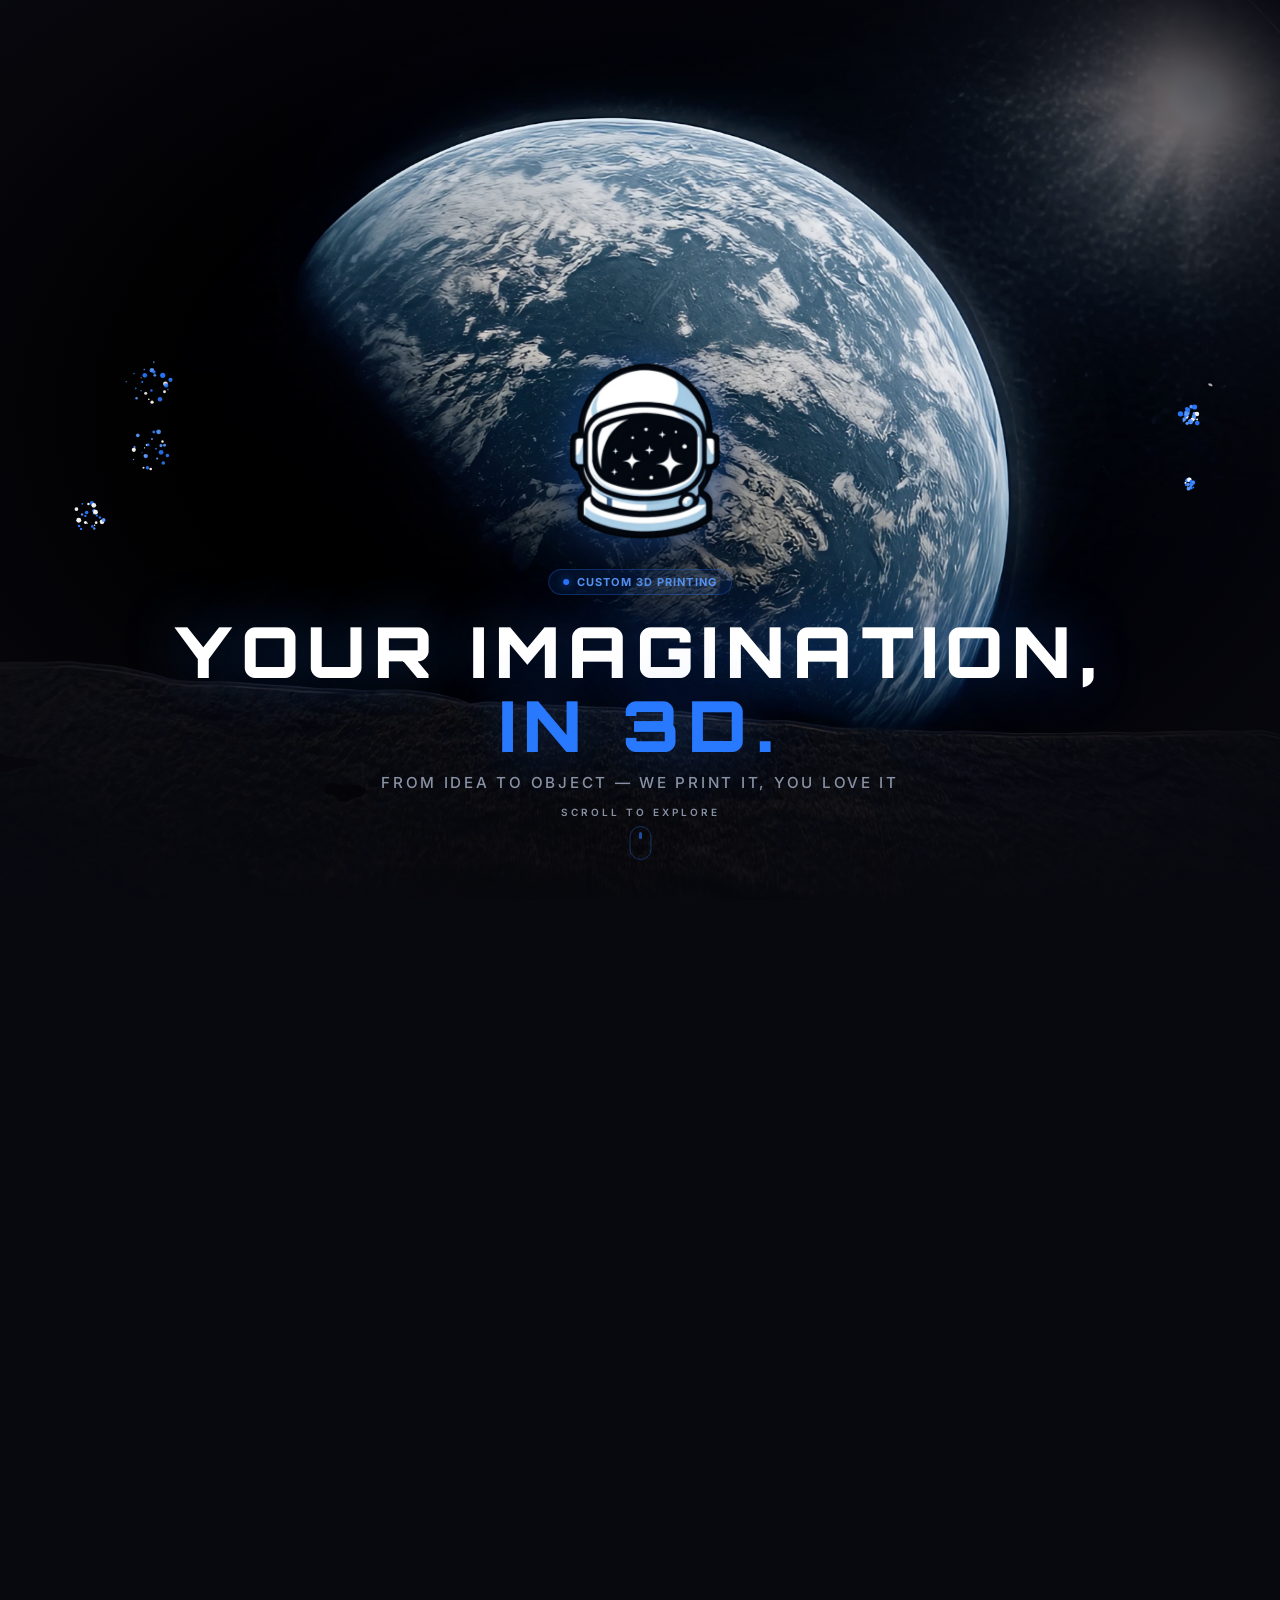
==== commit 8784dbca: "Adjust button layout for better mobile experience Update CSS in index.html to improve the layout and" ====
--- a/index.html
+++ b/index.html
@@ -524,7 +524,7 @@
       .nav-side.left, .nav-side.right { display: contents; }
       .nav-side.right .nav-item { flex-direction: row; }
       .nav-item { width: 100%; padding: 8px 10px; min-width: 0; }
-      .nav-item:last-child { grid-column: 1 / -1; width: calc(50% - 4px); justify-self: center; }
+      #nav-about { grid-column: 1 / -1; width: calc(50% - 4px); justify-self: center; }
       .nav-icon { width: 22px; height: 22px; }
       .nav-label { font-size: 10px; letter-spacing: 0.06em; }
       .nav-sublabel { font-size: 8px; }
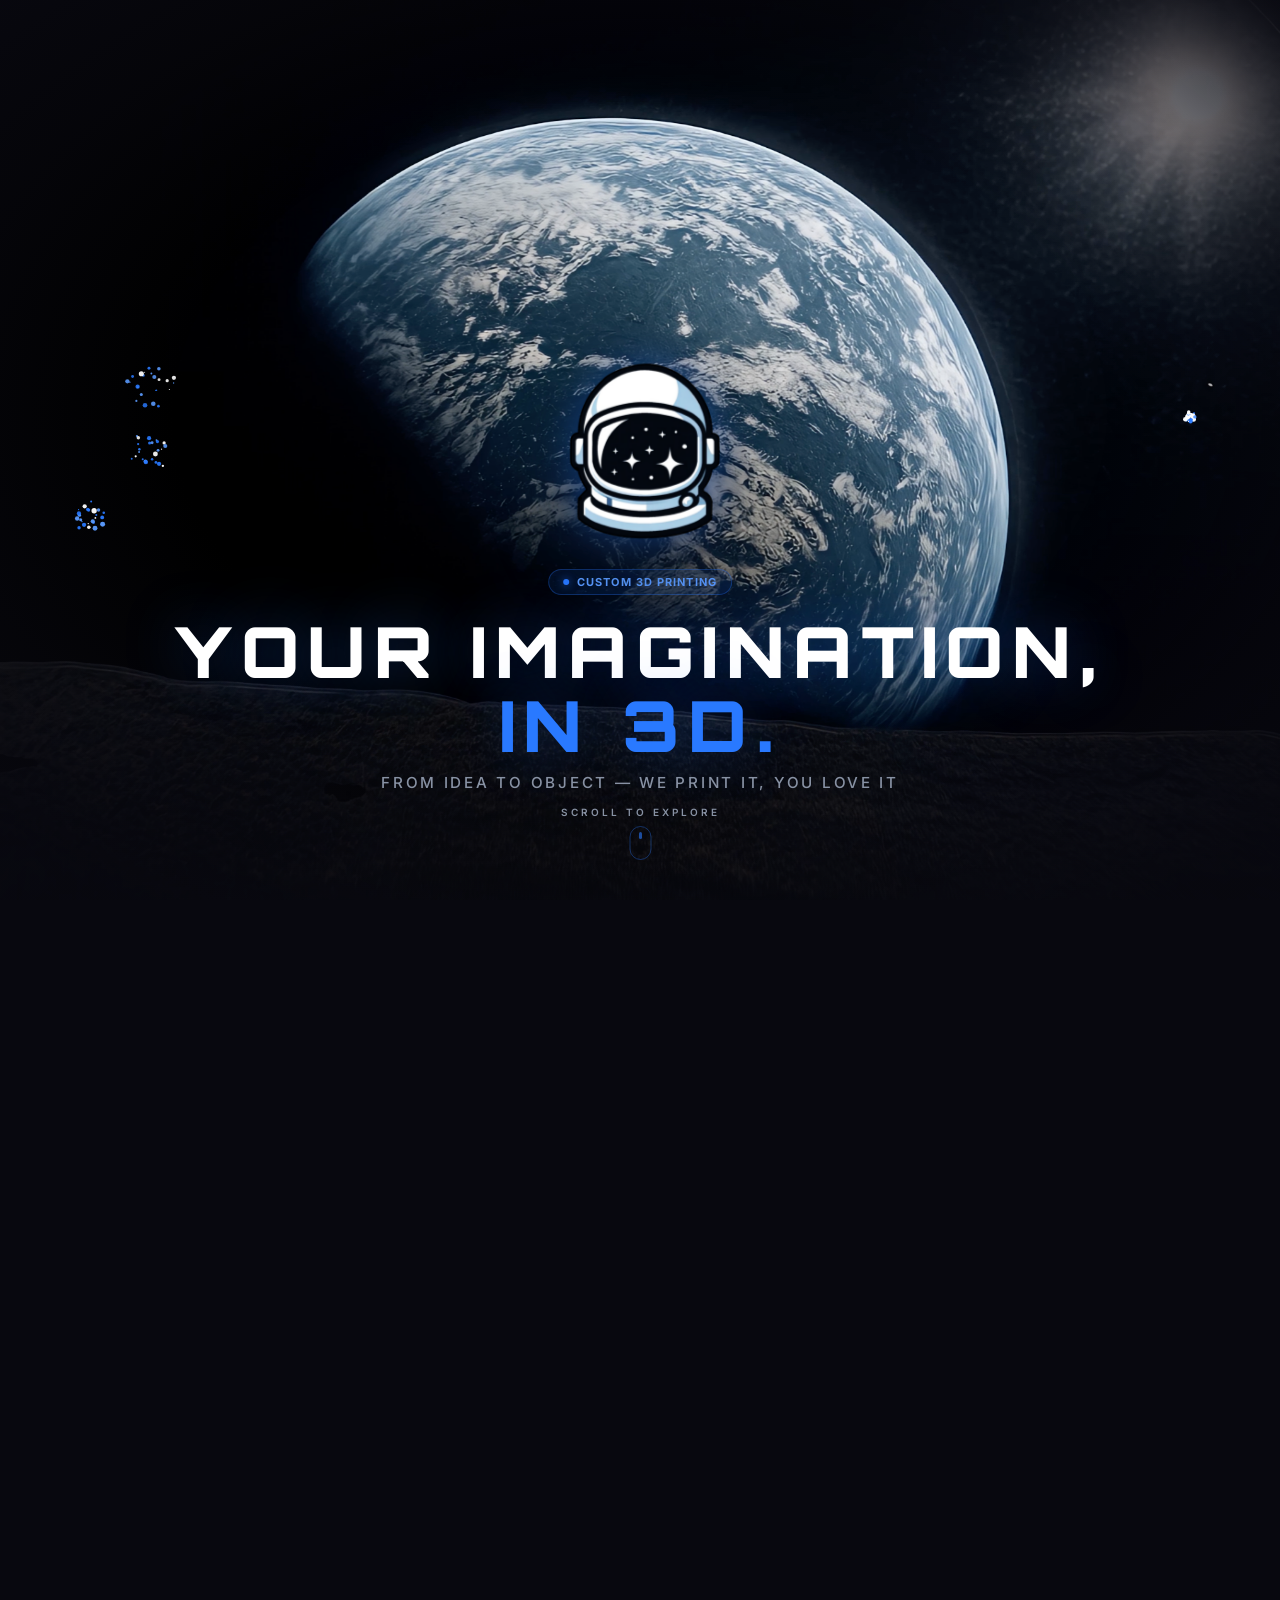
==== commit d030dd36: "feat: comprehensive mobile & responsive polish across all pages Task: Make the site look great on al" ====
--- a/index.html
+++ b/index.html
@@ -507,7 +507,7 @@
       .nav-label { font-size: 11px; }
       .nav-sublabel { font-size: 9px; }
       .social-bar { right: 1.2rem; bottom: 1.5rem; gap: 8px; }
-      .social-btn { width: 38px; height: 38px; }
+      .social-btn { width: 44px; height: 44px; }
       .social-btn svg { width: 16px; height: 16px; }
     }
 
@@ -533,7 +533,10 @@
 
       /* Move social bar to top-right on phones so it doesn't overlap nav */
       .social-bar { flex-direction: row; bottom: auto; right: 1rem; top: 0.8rem; z-index: 21; }
-      .social-btn { width: 34px; height: 34px; }
+      .social-btn { width: 44px; height: 44px; }
+
+      /* Ensure nav items meet 44px tap target */
+      .nav-item { min-height: 44px; }
 
       /* Hide scroll hint when nav appears to avoid clutter */
       .scroll-hint { bottom: 1.2rem; }
@@ -541,6 +544,17 @@
 
       .brand-logo { width: clamp(110px, 38vw, 200px); }
       .explore-cta { display: none; }
+    }
+
+    /* Very small phones (320px) — prevent tagline/nav overlap */
+    @media (max-width: 380px) {
+      .hero-tagline { bottom: 28%; }
+      .hero-h1 { font-size: clamp(1.4rem, 7.5vw, 2rem) !important; }
+      .hero-sub { font-size: 0.65rem !important; letter-spacing: 0.15em; }
+      .nav-wrapper { padding: 0 8px 4.5rem; gap: 6px; }
+      .nav-item { padding: 7px 8px; }
+      .nav-label { font-size: 9px; }
+      .nav-sublabel { font-size: 8px; }
     }
 
     /* Landscape on phones — keep things compact */
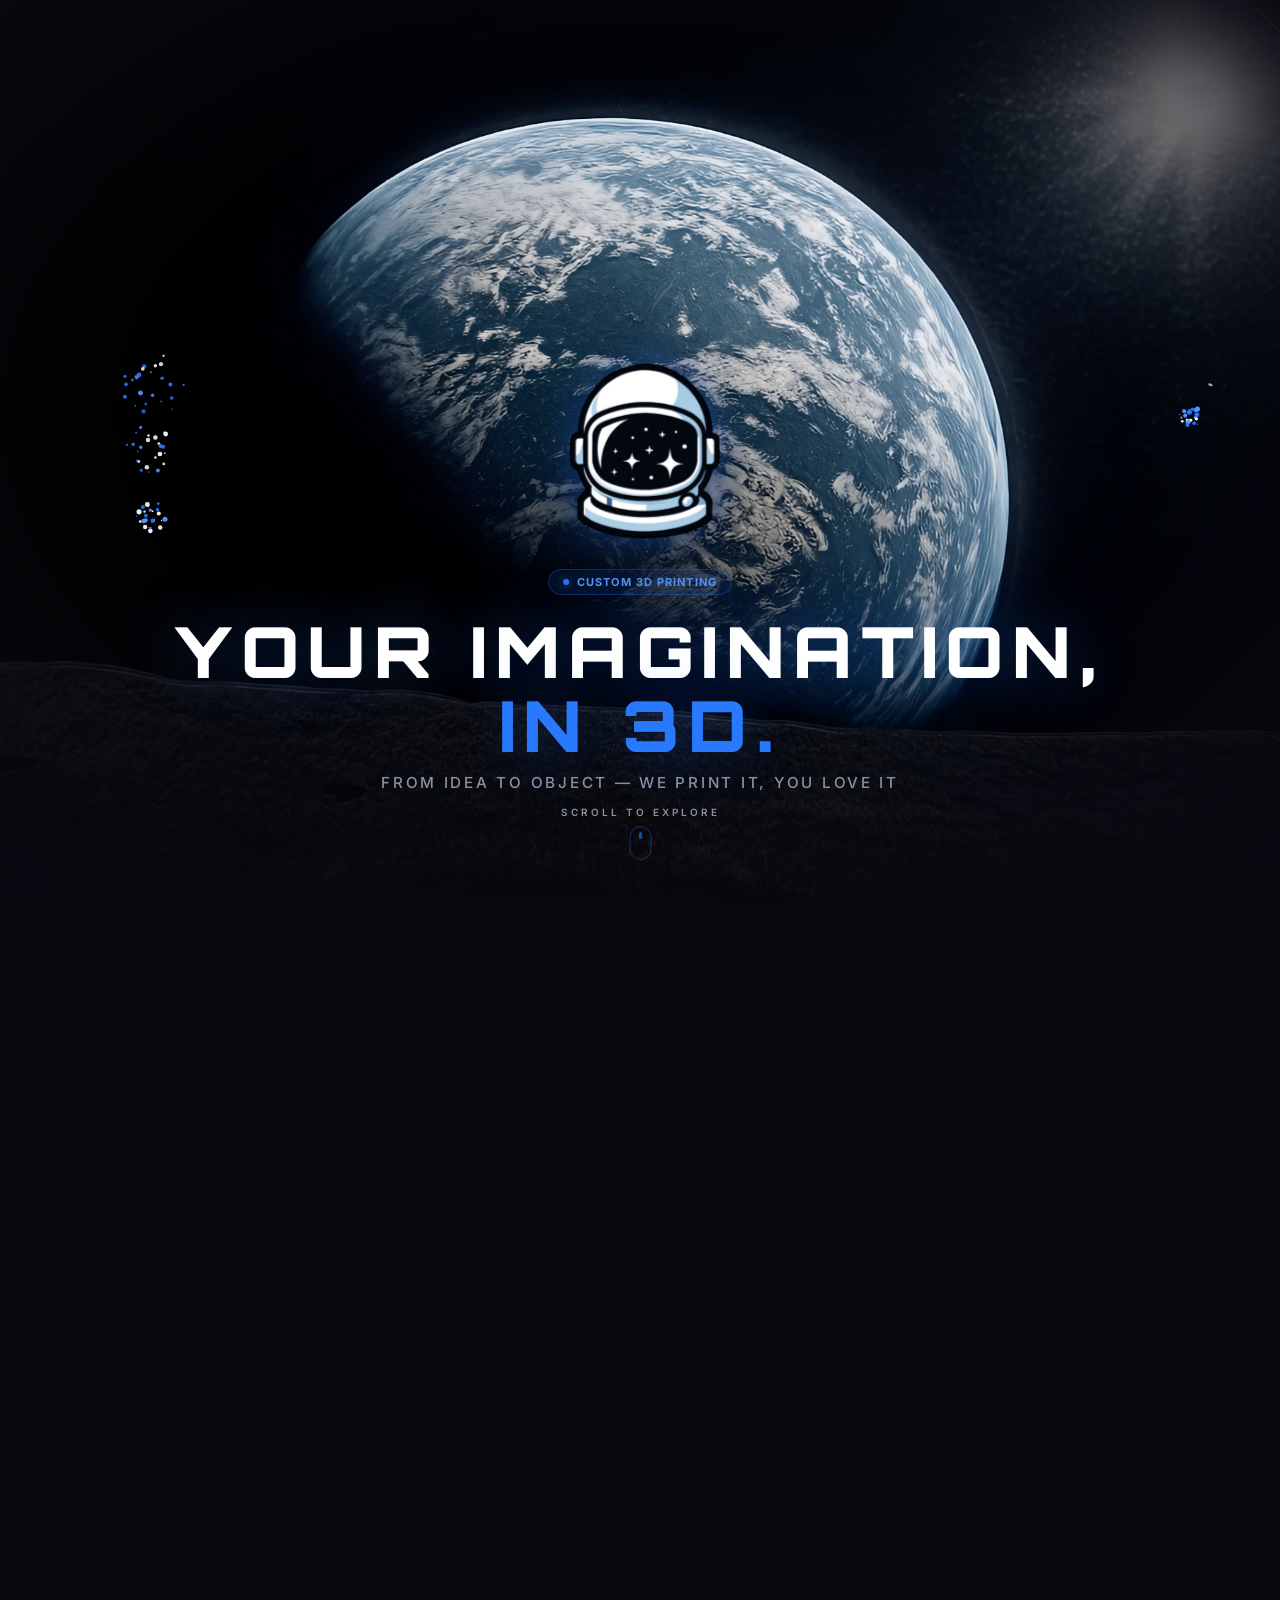
==== commit 33abd2e4: "Adjust logo position to prevent overlap with text on mobile devices Modify the CSS for `.brand-logo`" ====
--- a/index.html
+++ b/index.html
@@ -542,7 +542,7 @@
       .scroll-hint { bottom: 1.2rem; }
       .scroll-hint span { font-size: 8px; letter-spacing: 0.25em; }
 
-      .brand-logo { width: clamp(110px, 38vw, 200px); }
+      .brand-logo { width: clamp(110px, 38vw, 200px); top: 32%; }
       .explore-cta { display: none; }
     }
 
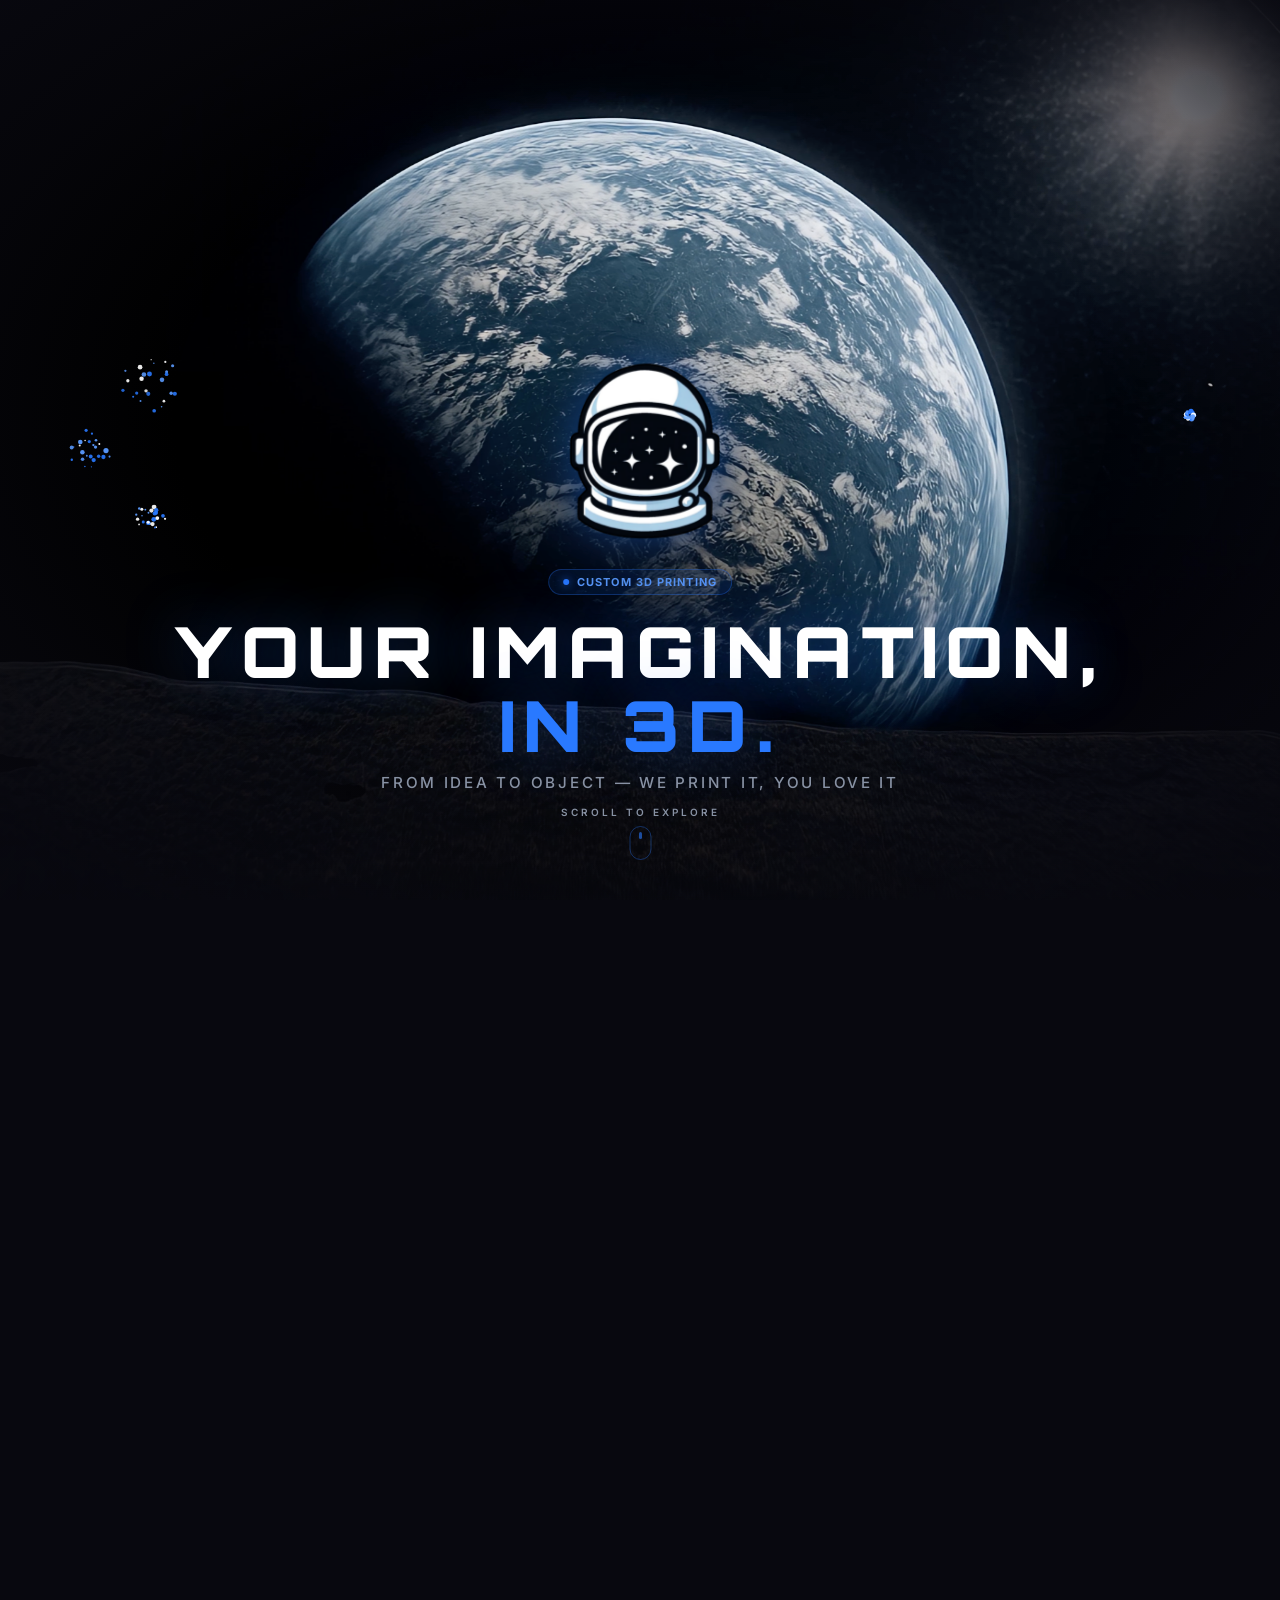
==== commit 23e12ff3: "Pre-existing page updates Co-Authored-By: RuFlo <ruv@ruv.net>" ====
--- a/index.html
+++ b/index.html
@@ -563,6 +563,8 @@
       .nav-wrapper { padding-bottom: 1rem; }
     }
   </style>
+  <script src="js/config.js"></script>
+  <script src="js/auth-nav.js" defer></script>
 </head>
 <body>
 
@@ -600,7 +602,7 @@
       <a class="header-nav-link" href="about.html">About</a>
       <a class="header-nav-link" href="flight-school.html">Flight School</a>
     </nav>
-
+    <div id="auth-nav-slot"></div>
   </header>
 
   <!-- Brand logo over Earth -->
